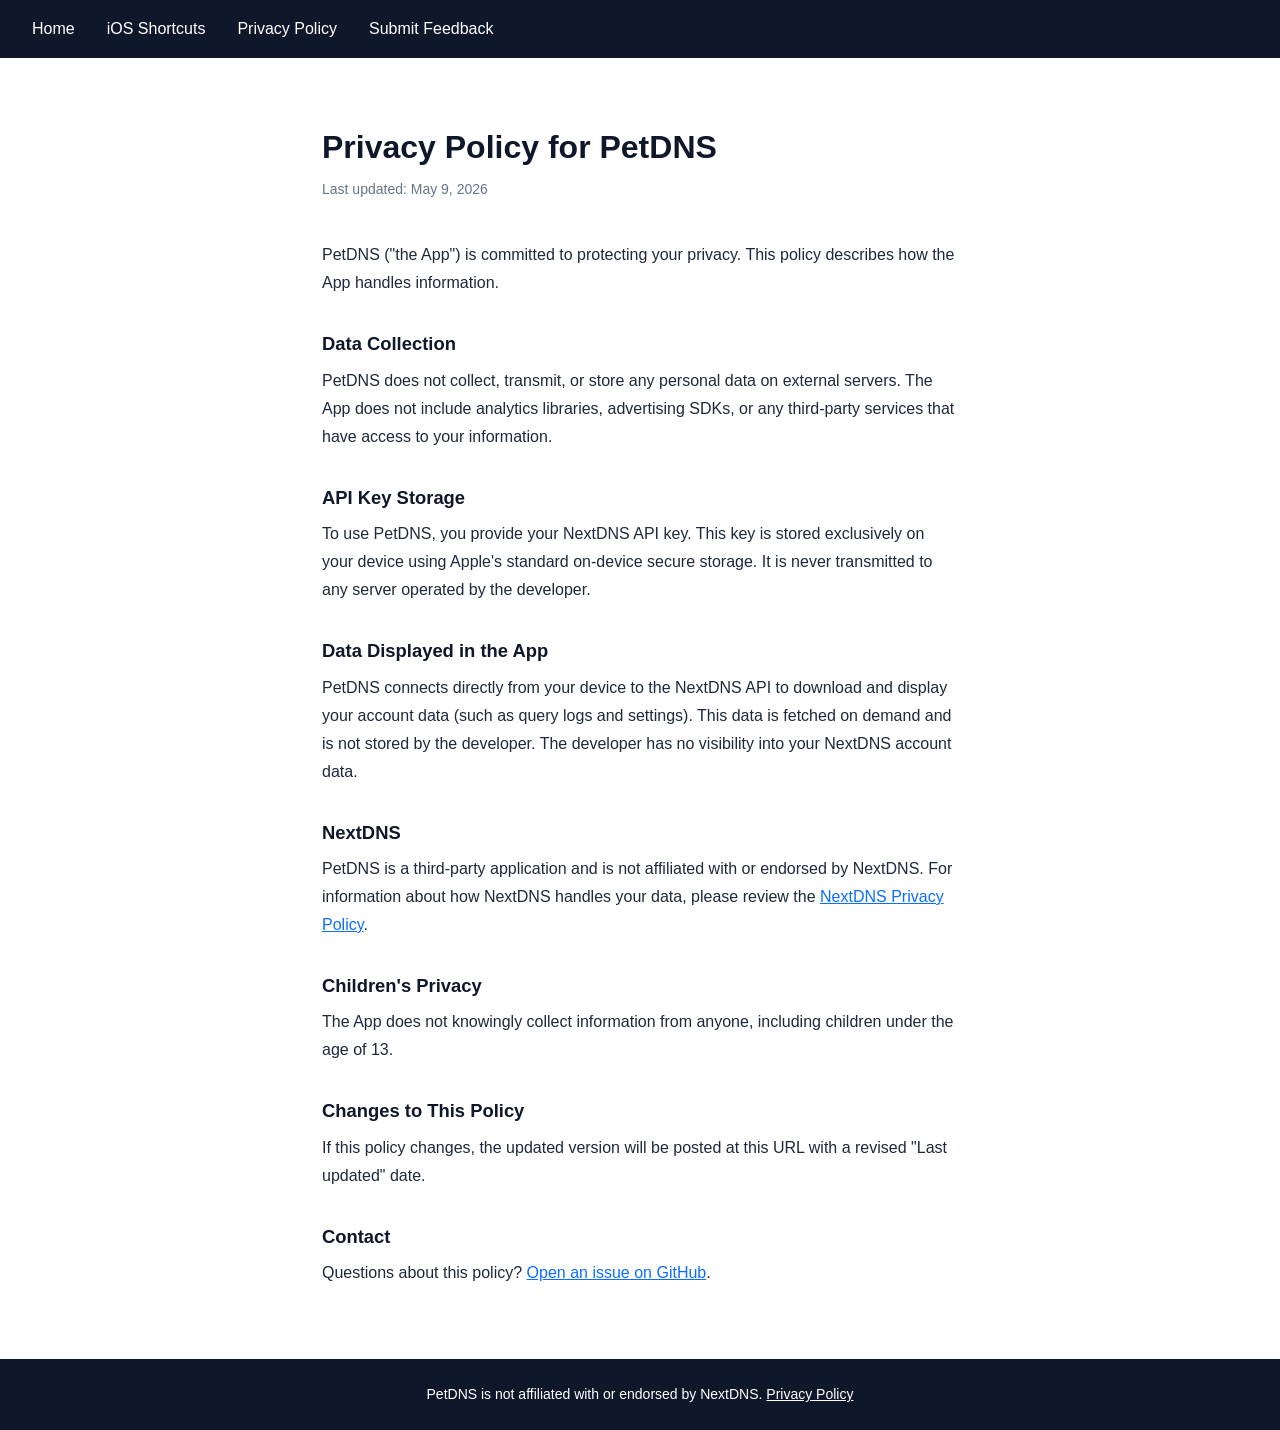
==== docs/privacy.html @ 1ff4e686 "Updated navigation bar to have Submit Feedback button across all pages." ====
<!DOCTYPE html>
<html lang="en">

<head>
  <meta charset="UTF-8">
  <meta name="viewport" content="width=device-width, initial-scale=1.0">
  <title>Privacy Policy — PetDNS</title>
  <link rel="stylesheet" href="style.css">
  <style>
    .privacy {
      max-width: 700px;
      margin: 0 auto;
      padding: 4rem 2rem;
    }
    .privacy h1 {
      font-size: 2rem;
      margin-bottom: 0.25rem;
      color: var(--dark);
    }
    .privacy .updated {
      font-size: 0.875rem;
      color: #64748b;
      margin-bottom: 2.5rem;
    }
    .privacy h2 {
      font-size: 1.15rem;
      font-weight: 600;
      margin-top: 2rem;
      margin-bottom: 0.5rem;
      color: var(--dark);
    }
    .privacy p {
      font-size: 1rem;
      line-height: 1.75;
      margin-bottom: 0.5rem;
    }
  </style>
</head>

<body>

  <nav>
    <a href="index.html">Home</a>
    <a href="shortcuts.html">iOS Shortcuts</a>
    <a href="privacy.html">Privacy Policy</a>
    <a href="https://github.com/luke-dev26/PetDNS/issues" target="_blank">Submit Feedback</a>
  </nav>

  <main class="privacy">
    <h1>Privacy Policy for PetDNS</h1>
    <p class="updated">Last updated: May 9, 2026</p>

    <p>PetDNS ("the App") is committed to protecting your privacy. This policy describes how the App handles information.</p>

    <h2>Data Collection</h2>
    <p>PetDNS does not collect, transmit, or store any personal data on external servers. The App does not include analytics libraries, advertising SDKs, or any third-party services that have access to your information.</p>

    <h2>API Key Storage</h2>
    <p>To use PetDNS, you provide your NextDNS API key. This key is stored exclusively on your device using Apple's standard on-device secure storage. It is never transmitted to any server operated by the developer.</p>

    <h2>Data Displayed in the App</h2>
    <p>PetDNS connects directly from your device to the NextDNS API to download and display your account data (such as query logs and settings). This data is fetched on demand and is not stored by the developer. The developer has no visibility into your NextDNS account data.</p>

    <h2>NextDNS</h2>
    <p>PetDNS is a third-party application and is not affiliated with or endorsed by NextDNS. For information about how NextDNS handles your data, please review the <a href="https://nextdns.io/privacy" target="_blank">NextDNS Privacy Policy</a>.</p>

    <h2>Children's Privacy</h2>
    <p>The App does not knowingly collect information from anyone, including children under the age of 13.</p>

    <h2>Changes to This Policy</h2>
    <p>If this policy changes, the updated version will be posted at this URL with a revised "Last updated" date.</p>

    <h2>Contact</h2>
    <p>Questions about this policy? <a href="https://github.com/luke-dev26/PetDNS/issues" target="_blank">Open an issue on GitHub</a>.</p>
  </main>

  <footer>
    <p>PetDNS is not affiliated with or endorsed by NextDNS. <a href="privacy.html">Privacy Policy</a></p>
  </footer>

</body>
</html>
---- docs/style.css ----
:root {
    --blue: #0d6efd;
    --blue-hover: #3b82f6;
    --dark: #0f172a;
    --light-bg: #f8fafc;
    --body-text: #1e293b;
    --white: #ffffff;
}

* {
    box-sizing: border-box;
    margin: 0;
    padding: 0;
}

body {
    font-family: -apple-system, BlinkMacSystemFont, "Segoe UI", sans-serif;
    color: var(--body-text);
    background: var(--white);
    line-height: 1.6;
}

a {
    color: var(--blue);
}

a:hover {
    color: var(--blue-hover);
}

nav {
    background: var(--dark);
    padding: 1rem 2rem;
    display: flex;
    gap: 2rem;
}

nav a {
    color: var(--white);
    text-decoration: none;
    font-weight: 500;
}

nav a:hover {
    color: var(--blue-hover);
}

footer {
    background: var(--dark);
    color: var(--white);
    text-align: center;
    padding: 1.5rem;
    font-size: 0.875rem;
}

footer a {
    color: var(--white);
}

main {
    max-width: 860px;
    margin: 0 auto;
    padding: 2rem; }
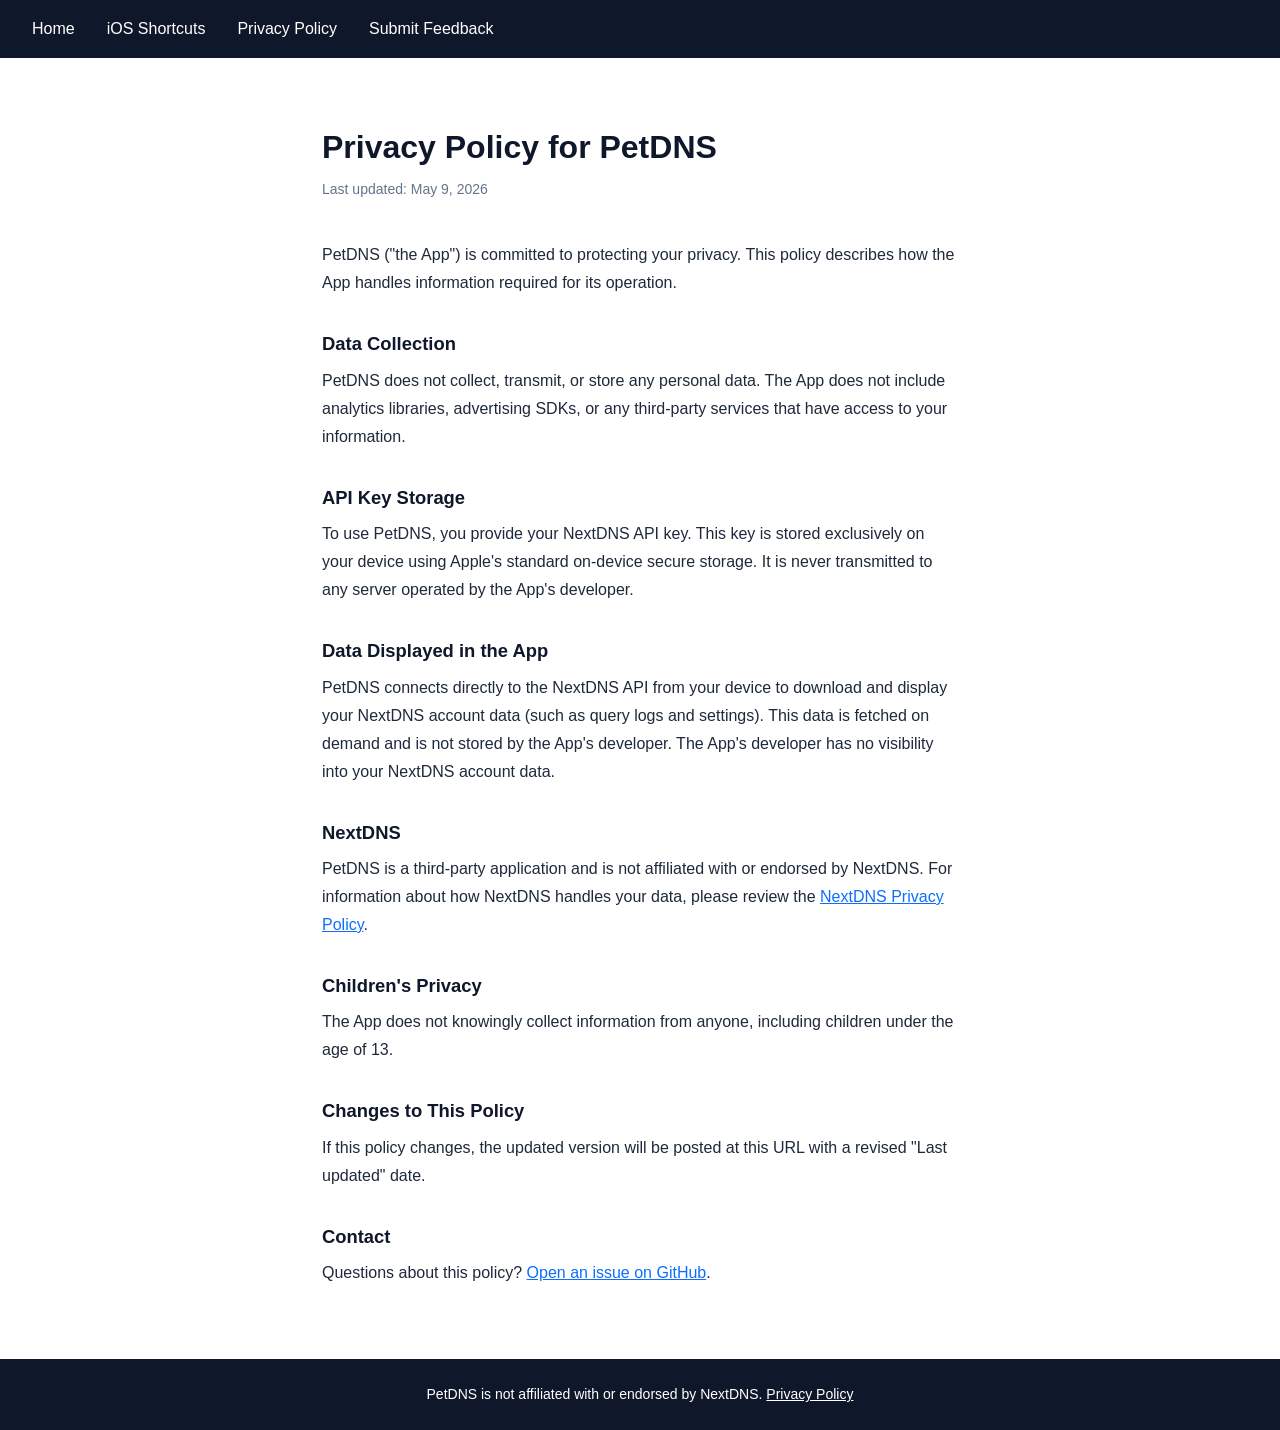
==== commit 5f6cd20f: "Wording and formatting changes. Added the PetDNS promise." ====
--- a/docs/privacy.html
+++ b/docs/privacy.html
@@ -50,16 +50,16 @@
     <h1>Privacy Policy for PetDNS</h1>
     <p class="updated">Last updated: May 9, 2026</p>
 
-    <p>PetDNS ("the App") is committed to protecting your privacy. This policy describes how the App handles information.</p>
+    <p>PetDNS ("the App") is committed to protecting your privacy. This policy describes how the App handles information required for its operation.</p>
 
     <h2>Data Collection</h2>
-    <p>PetDNS does not collect, transmit, or store any personal data on external servers. The App does not include analytics libraries, advertising SDKs, or any third-party services that have access to your information.</p>
+    <p>PetDNS does not collect, transmit, or store any personal data. The App does not include analytics libraries, advertising SDKs, or any third-party services that have access to your information.</p>
 
     <h2>API Key Storage</h2>
-    <p>To use PetDNS, you provide your NextDNS API key. This key is stored exclusively on your device using Apple's standard on-device secure storage. It is never transmitted to any server operated by the developer.</p>
+    <p>To use PetDNS, you provide your NextDNS API key. This key is stored exclusively on your device using Apple's standard on-device secure storage. It is never transmitted to any server operated by the App's developer.</p>
 
     <h2>Data Displayed in the App</h2>
-    <p>PetDNS connects directly from your device to the NextDNS API to download and display your account data (such as query logs and settings). This data is fetched on demand and is not stored by the developer. The developer has no visibility into your NextDNS account data.</p>
+    <p>PetDNS connects directly to the NextDNS API from your device to download and display your NextDNS account data (such as query logs and settings). This data is fetched on demand and is not stored by the App's developer. The App's developer has no visibility into your NextDNS account data.</p>
 
     <h2>NextDNS</h2>
     <p>PetDNS is a third-party application and is not affiliated with or endorsed by NextDNS. For information about how NextDNS handles your data, please review the <a href="https://nextdns.io/privacy" target="_blank">NextDNS Privacy Policy</a>.</p>
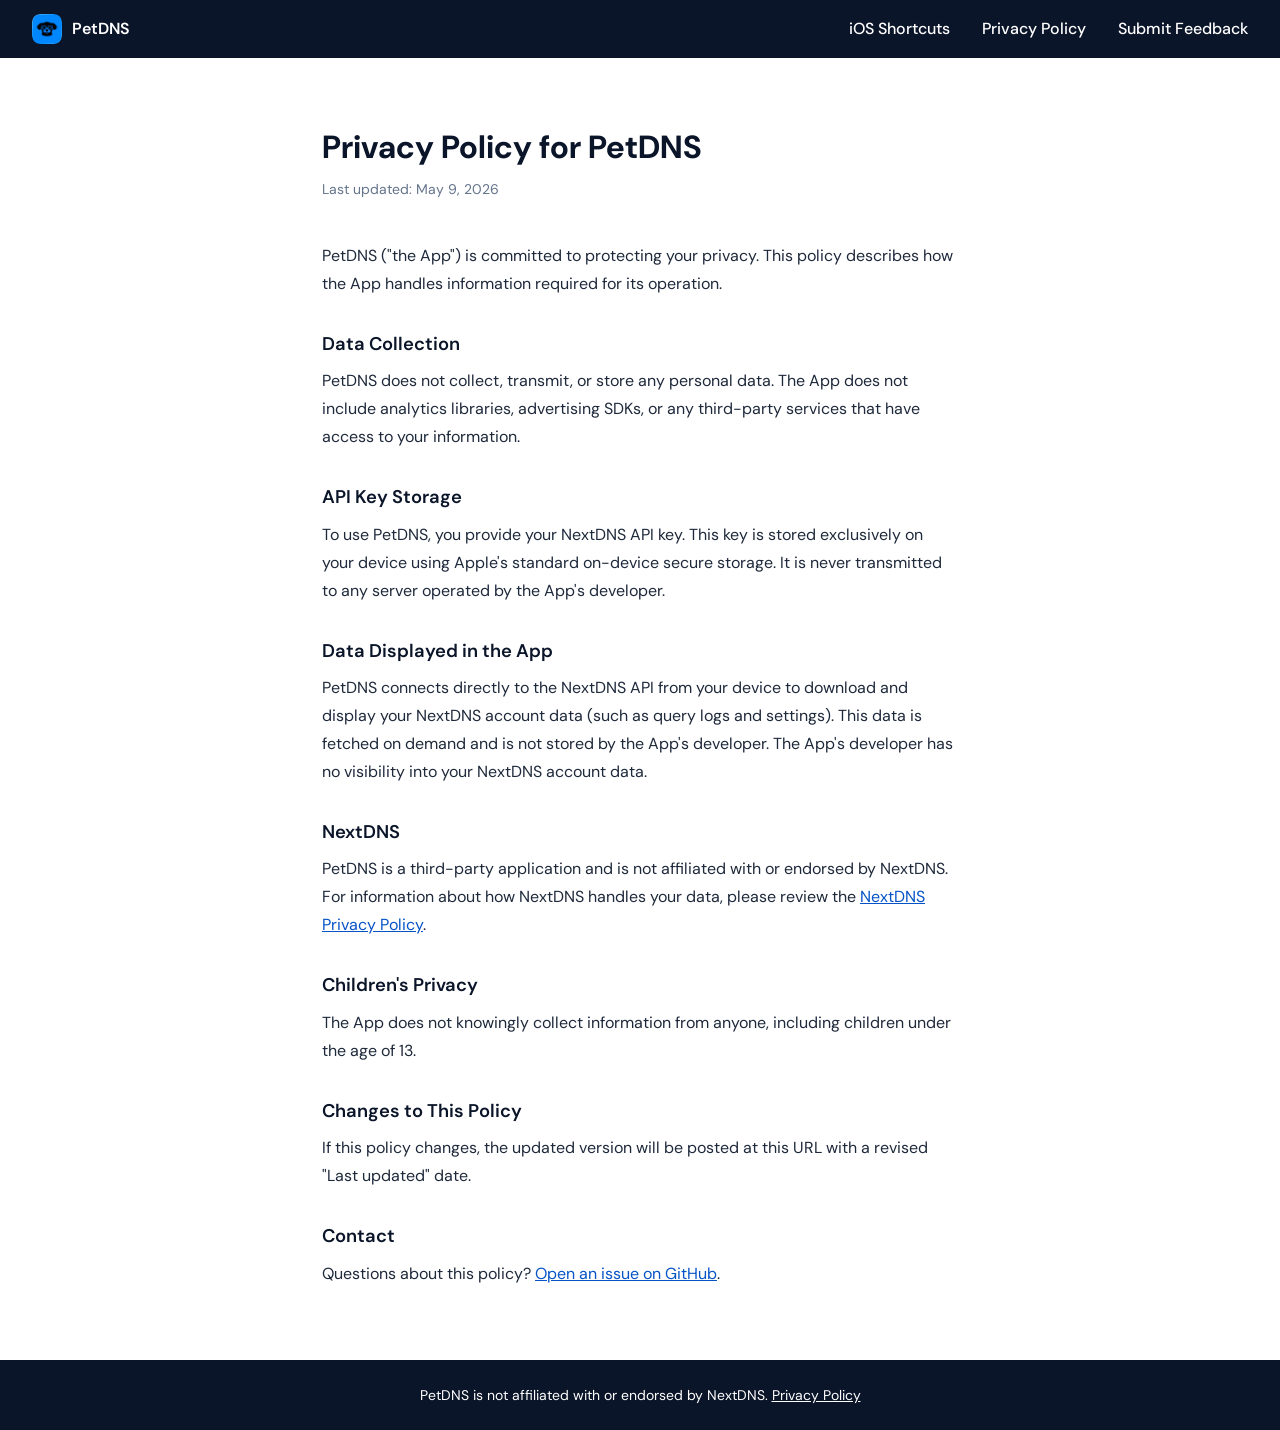
==== commit 8045d909: "Added some additional styling and a logo. Updated font." ====
--- a/docs/privacy.html
+++ b/docs/privacy.html
@@ -5,6 +5,18 @@
   <meta charset="UTF-8">
   <meta name="viewport" content="width=device-width, initial-scale=1.0">
   <title>Privacy Policy — PetDNS</title>
+
+  <!-- SEO -->
+  <meta name="description" content="PetDNS privacy policy. PetDNS does not collect or transmit any personal data. Your NextDNS API key is stored only on your device using Apple's secure storage.">
+
+  <!-- Open Graph -->
+  <meta property="og:title" content="Privacy Policy — PetDNS">
+  <meta property="og:description" content="PetDNS does not collect or transmit any personal data. Your NextDNS API key is stored only on your device using Apple's secure storage.">
+  <meta property="og:url" content="https://luke-dev26.github.io/PetDNS/privacy.html">
+  <meta property="og:type" content="website">
+  <link rel="preconnect" href="https://fonts.googleapis.com">
+  <link rel="preconnect" href="https://fonts.gstatic.com" crossorigin>
+  <link href="https://fonts.googleapis.com/css2?family=DM+Sans:ital,opsz,wght@0,9..40,400;0,9..40,500;0,9..40,600;0,9..40,700;1,9..40,400&display=swap" rel="stylesheet">
   <link rel="stylesheet" href="style.css">
   <style>
     .privacy {
@@ -40,10 +52,15 @@
 <body>
 
   <nav>
-    <a href="index.html">Home</a>
-    <a href="shortcuts.html">iOS Shortcuts</a>
-    <a href="privacy.html">Privacy Policy</a>
-    <a href="https://github.com/luke-dev26/PetDNS/issues" target="_blank">Submit Feedback</a>
+    <a href="index.html" class="nav-brand">
+      <img src="assets/PetDNS-Default.png" alt="PetDNS" class="nav-logo">
+      PetDNS
+    </a>
+    <div class="nav-links">
+      <a href="shortcuts.html">iOS Shortcuts</a>
+      <a href="privacy.html">Privacy Policy</a>
+      <a href="https://github.com/luke-dev26/PetDNS/issues" target="_blank">Submit Feedback</a>
+    </div>
   </nav>
 
   <main class="privacy">
--- a/docs/style.css
+++ b/docs/style.css
@@ -1,7 +1,8 @@
 :root {
-    --blue: #0d6efd;
-    --blue-hover: #3b82f6;
-    --dark: #0f172a;
+    --blue: #0553C7;
+    --blue-light: #0D6EFD;
+    --blue-hover: #0449B5;
+    --dark: #0B1529;
     --light-bg: #f8fafc;
     --body-text: #1e293b;
     --white: #ffffff;
@@ -14,7 +15,7 @@
 }
 
 body {
-    font-family: -apple-system, BlinkMacSystemFont, "Segoe UI", sans-serif;
+    font-family: 'DM Sans', -apple-system, BlinkMacSystemFont, "Segoe UI", sans-serif;
     color: var(--body-text);
     background: var(--white);
     line-height: 1.6;
@@ -30,7 +31,29 @@
 
 nav {
     background: var(--dark);
-    padding: 1rem 2rem;
+    padding: 0.875rem 2rem;
+    display: flex;
+    align-items: center;
+    justify-content: space-between;
+}
+
+.nav-brand {
+    display: flex;
+    align-items: center;
+    gap: 0.6rem;
+    color: var(--white);
+    text-decoration: none;
+    font-weight: 600;
+    font-size: 1rem;
+}
+
+.nav-logo {
+    height: 30px;
+    width: 30px;
+    border-radius: 8px;
+}
+
+.nav-links {
     display: flex;
     gap: 2rem;
 }
@@ -42,7 +65,12 @@
 }
 
 nav a:hover {
-    color: var(--blue-hover);
+    color: var(--blue-light);
+}
+
+.nav-brand:hover {
+    color: var(--white);
+    opacity: 0.8;
 }
 
 footer {
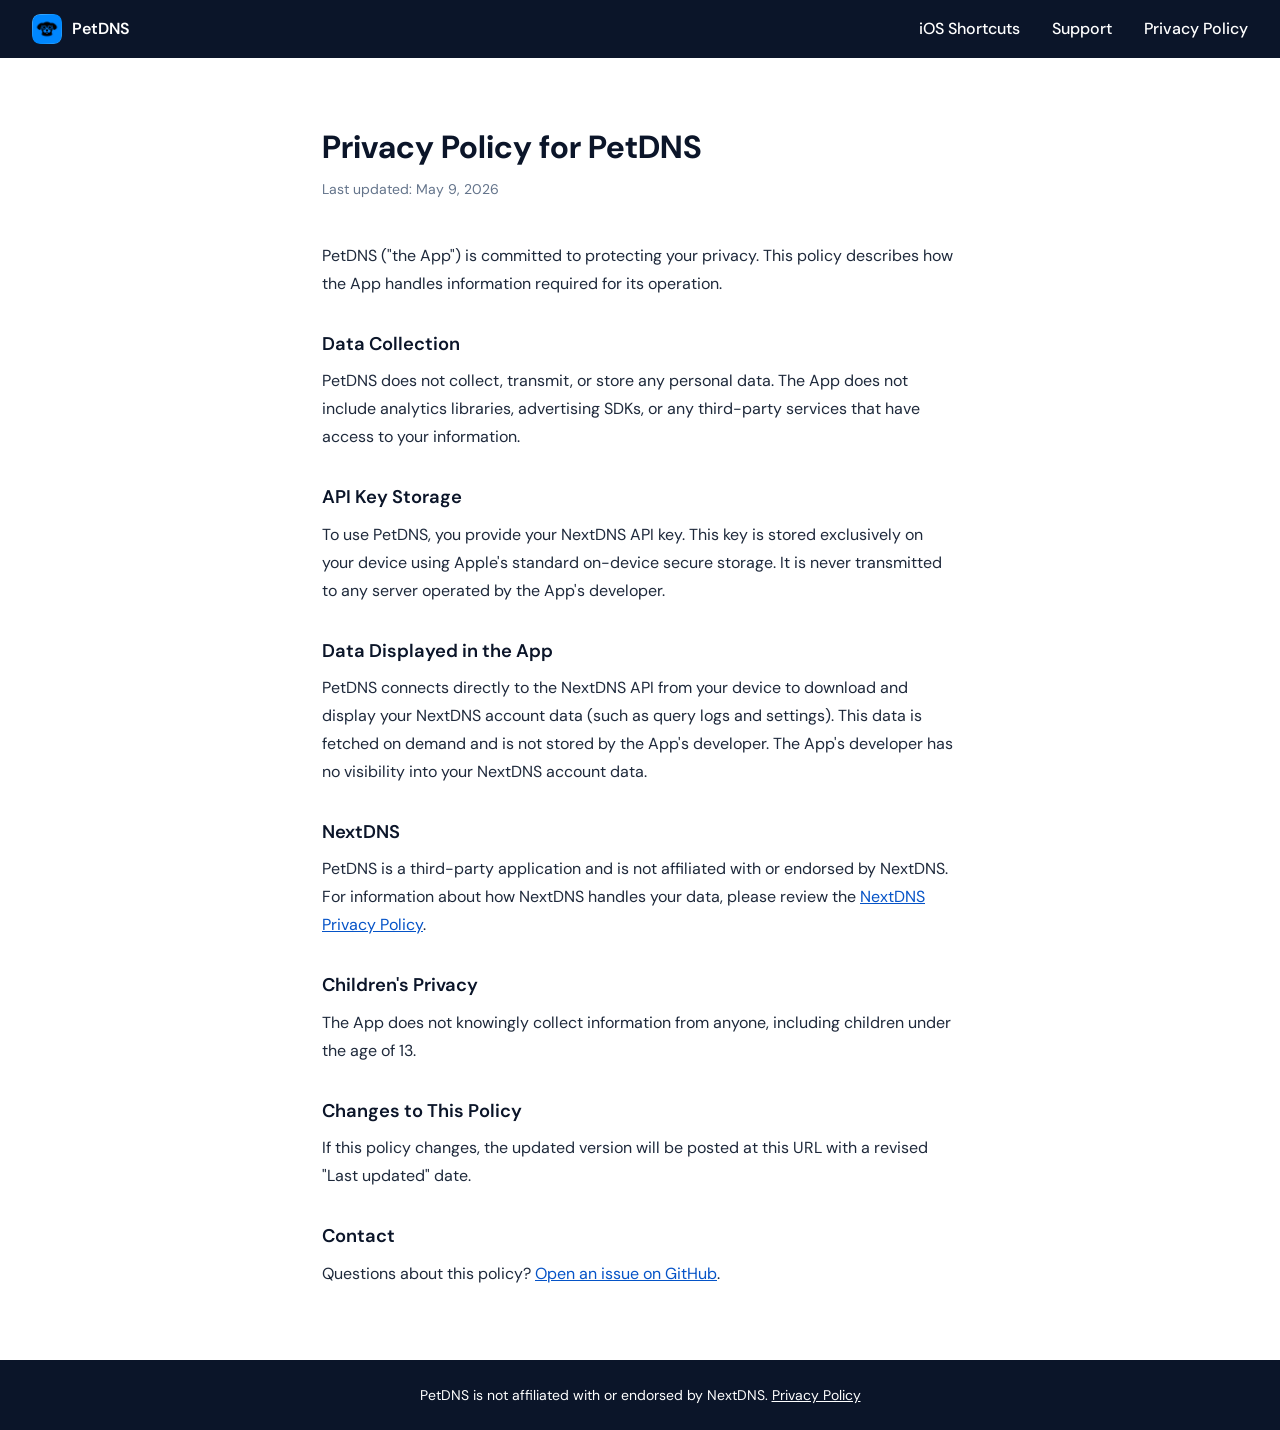
==== commit fd27b225: "Added support page and email" ====
--- a/docs/privacy.html
+++ b/docs/privacy.html
@@ -56,10 +56,15 @@
       <img src="assets/PetDNS-Default.png" alt="PetDNS" class="nav-logo">
       PetDNS
     </a>
+    <button class="nav-toggle" aria-label="Toggle navigation" aria-expanded="false">
+      <span></span>
+      <span></span>
+      <span></span>
+    </button>
     <div class="nav-links">
       <a href="shortcuts.html">iOS Shortcuts</a>
+      <a href="support.html">Support</a>
       <a href="privacy.html">Privacy Policy</a>
-      <a href="https://github.com/luke-dev26/PetDNS/issues" target="_blank">Submit Feedback</a>
     </div>
   </nav>
 
@@ -95,5 +100,6 @@
     <p>PetDNS is not affiliated with or endorsed by NextDNS. <a href="privacy.html">Privacy Policy</a></p>
   </footer>
 
+  <script src="script.js"></script>
 </body>
 </html>
--- a/docs/style.css
+++ b/docs/style.css
@@ -73,6 +73,71 @@
     opacity: 0.8;
 }
 
+/* Hamburger button */
+.nav-toggle {
+    display: none;
+    flex-direction: column;
+    gap: 5px;
+    background: none;
+    border: none;
+    cursor: pointer;
+    padding: 4px;
+}
+
+.nav-toggle span {
+    display: block;
+    width: 22px;
+    height: 2px;
+    background: var(--white);
+    border-radius: 2px;
+    transition: transform 0.2s, opacity 0.2s;
+}
+
+nav.nav-open .nav-toggle span:nth-child(1) {
+    transform: translateY(7px) rotate(45deg);
+}
+
+nav.nav-open .nav-toggle span:nth-child(2) {
+    opacity: 0;
+}
+
+nav.nav-open .nav-toggle span:nth-child(3) {
+    transform: translateY(-7px) rotate(-45deg);
+}
+
+@media (max-width: 768px) {
+    nav {
+        flex-wrap: wrap;
+    }
+
+    .nav-toggle {
+        display: flex;
+    }
+
+    .nav-links {
+        display: none;
+        width: 100%;
+        flex-direction: column;
+        gap: 0;
+        padding: 0.75rem 0 0.25rem;
+        border-top: 1px solid rgba(255,255,255,0.1);
+        margin-top: 0.75rem;
+    }
+
+    .nav-links a {
+        padding: 0.6rem 0;
+        border-bottom: 1px solid rgba(255,255,255,0.06);
+    }
+
+    .nav-links a:last-child {
+        border-bottom: none;
+    }
+
+    nav.nav-open .nav-links {
+        display: flex;
+    }
+}
+
 footer {
     background: var(--dark);
     color: var(--white);
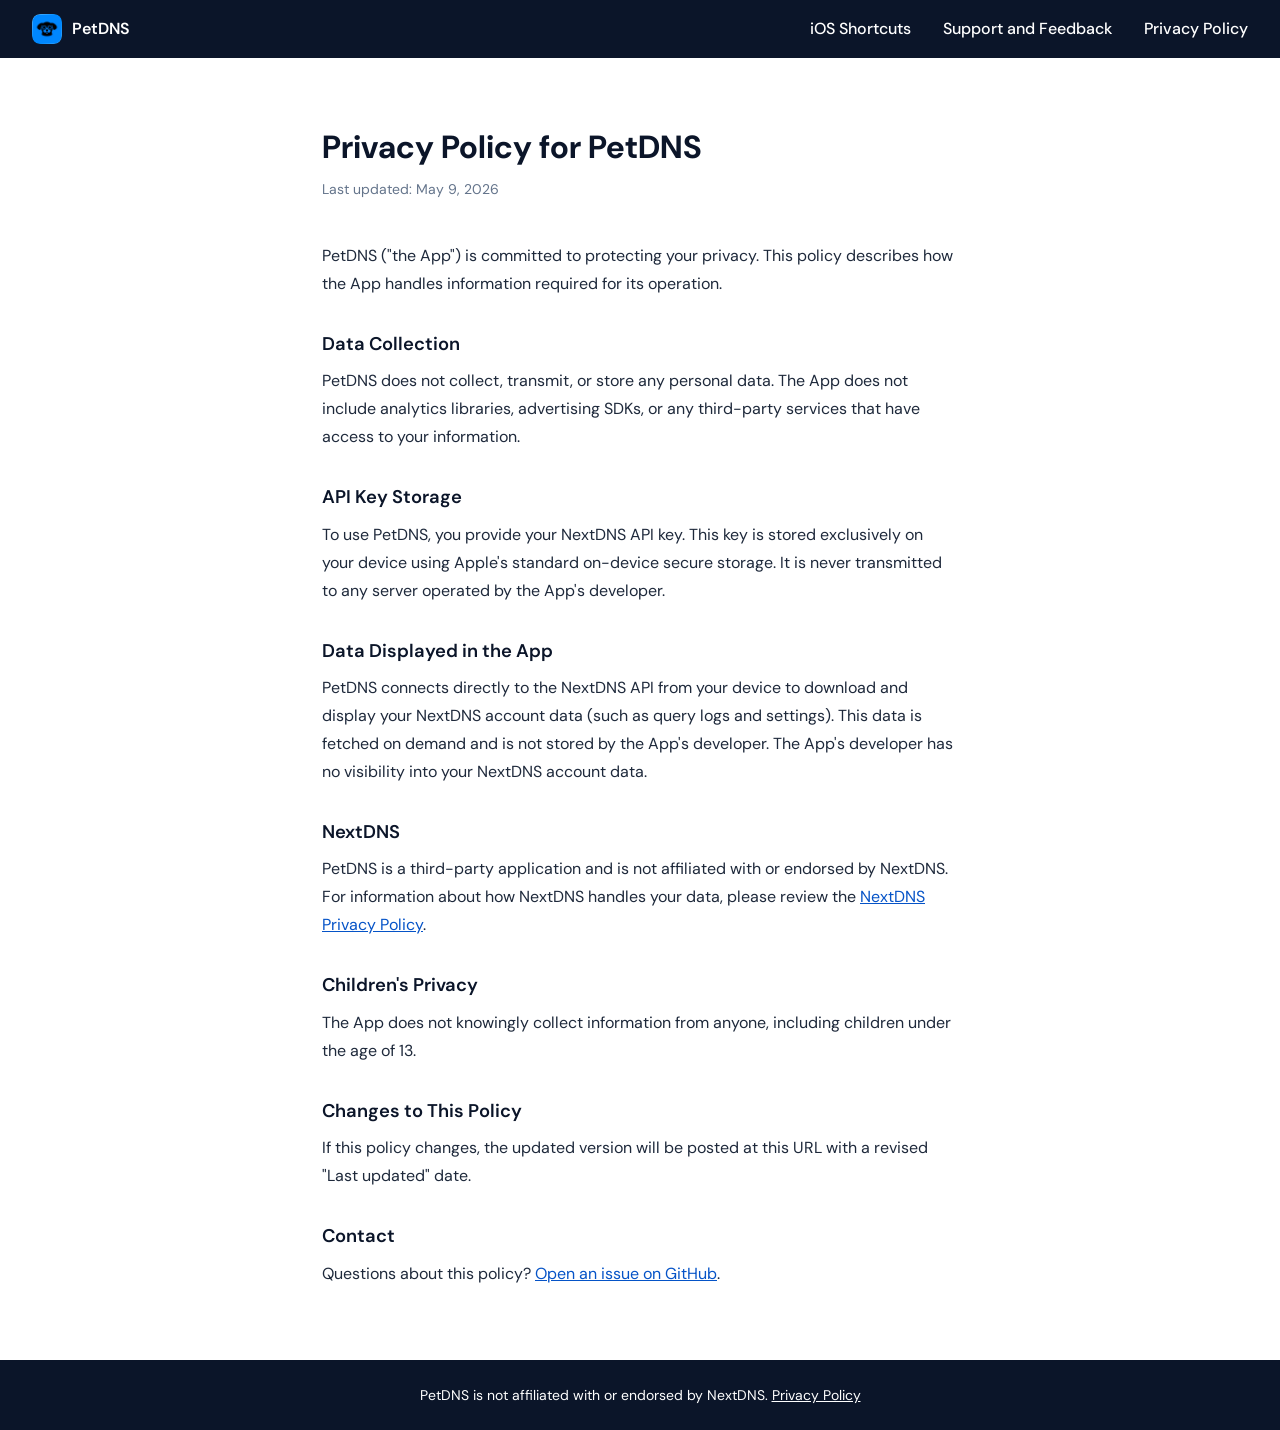
==== commit 3ec0e50a: "Updated Suport page!" ====
--- a/docs/privacy.html
+++ b/docs/privacy.html
@@ -63,7 +63,7 @@
     </button>
     <div class="nav-links">
       <a href="shortcuts.html">iOS Shortcuts</a>
-      <a href="support.html">Support</a>
+      <a href="support.html">Support and Feedback</a>
       <a href="privacy.html">Privacy Policy</a>
     </div>
   </nav>
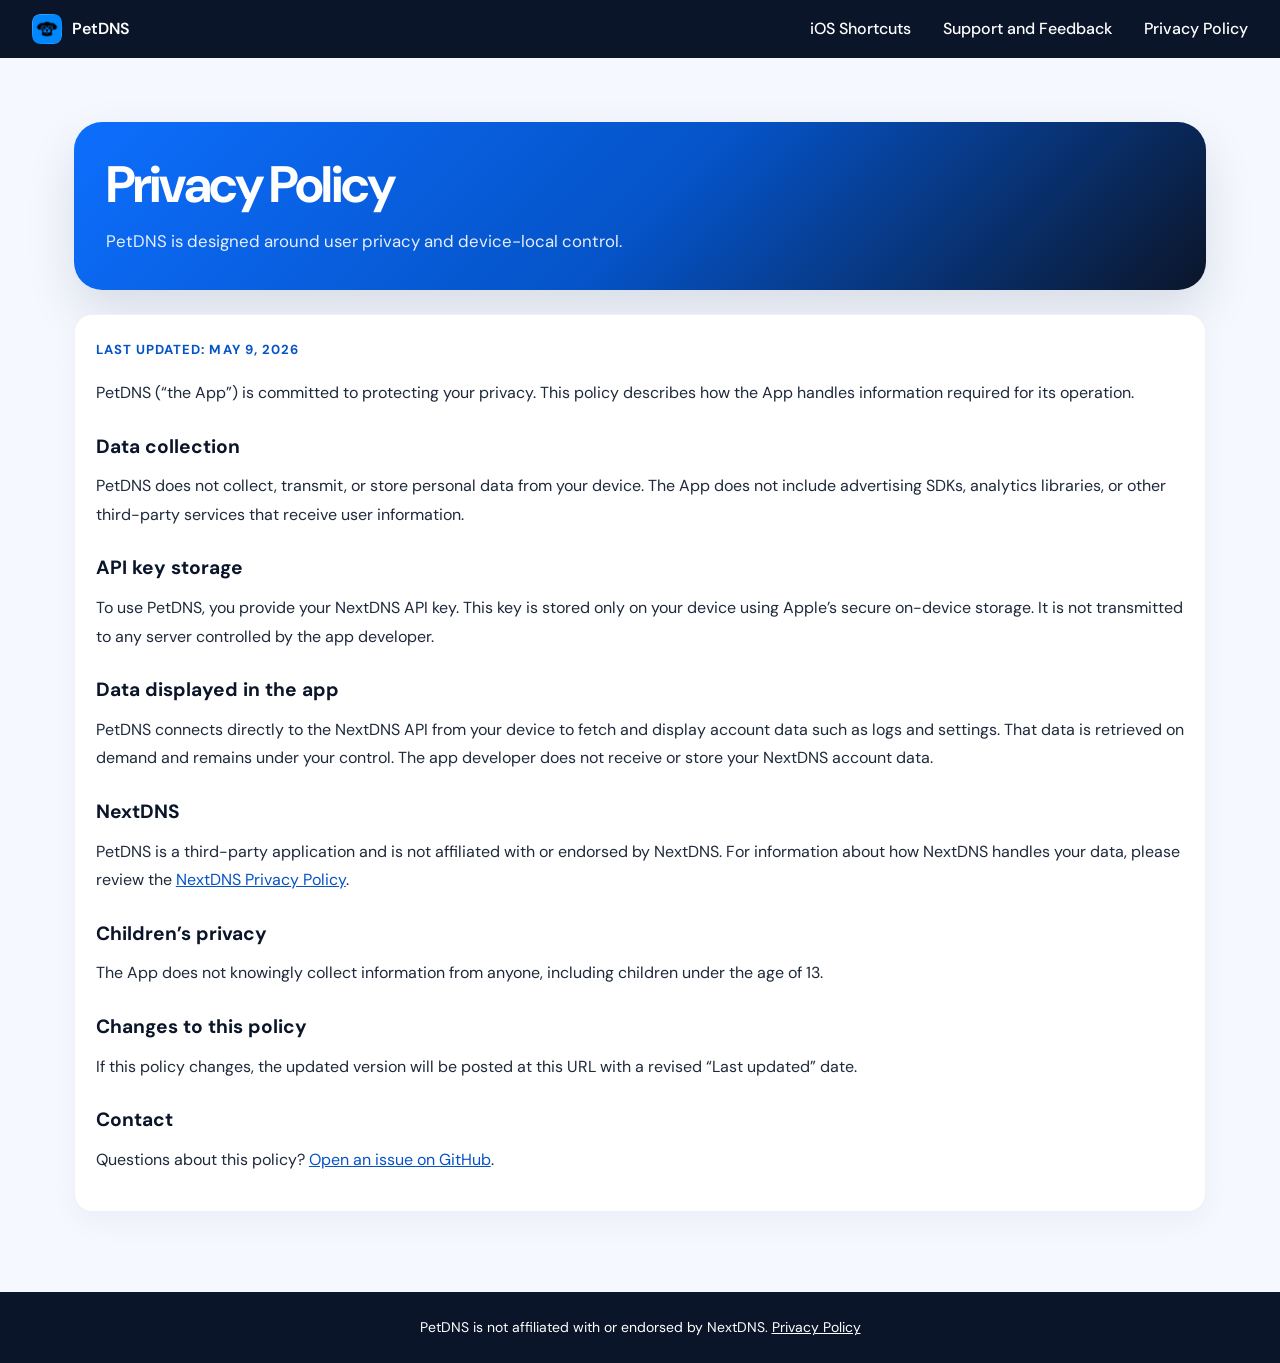
==== commit e7ca1608: "Agent Host changes for agents/website-audit-improvement-suggestions" ====
--- a/docs/privacy.html
+++ b/docs/privacy.html
@@ -6,47 +6,16 @@
   <meta name="viewport" content="width=device-width, initial-scale=1.0">
   <title>Privacy Policy — PetDNS</title>
 
-  <!-- SEO -->
-  <meta name="description" content="PetDNS privacy policy. PetDNS does not collect or transmit any personal data. Your NextDNS API key is stored only on your device using Apple's secure storage.">
+  <meta name="description" content="PetDNS privacy policy. The app does not collect or transmit personal data, and your NextDNS API key is stored only on your device using secure on-device storage.">
 
-  <!-- Open Graph -->
   <meta property="og:title" content="Privacy Policy — PetDNS">
-  <meta property="og:description" content="PetDNS does not collect or transmit any personal data. Your NextDNS API key is stored only on your device using Apple's secure storage.">
+  <meta property="og:description" content="PetDNS does not collect or transmit personal data. Your NextDNS API key is stored only on your device using secure on-device storage.">
   <meta property="og:url" content="https://luke-dev26.github.io/PetDNS/privacy.html">
   <meta property="og:type" content="website">
   <link rel="preconnect" href="https://fonts.googleapis.com">
   <link rel="preconnect" href="https://fonts.gstatic.com" crossorigin>
   <link href="https://fonts.googleapis.com/css2?family=DM+Sans:ital,opsz,wght@0,9..40,400;0,9..40,500;0,9..40,600;0,9..40,700;1,9..40,400&display=swap" rel="stylesheet">
   <link rel="stylesheet" href="style.css">
-  <style>
-    .privacy {
-      max-width: 700px;
-      margin: 0 auto;
-      padding: 4rem 2rem;
-    }
-    .privacy h1 {
-      font-size: 2rem;
-      margin-bottom: 0.25rem;
-      color: var(--dark);
-    }
-    .privacy .updated {
-      font-size: 0.875rem;
-      color: #64748b;
-      margin-bottom: 2.5rem;
-    }
-    .privacy h2 {
-      font-size: 1.15rem;
-      font-weight: 600;
-      margin-top: 2rem;
-      margin-bottom: 0.5rem;
-      color: var(--dark);
-    }
-    .privacy p {
-      font-size: 1rem;
-      line-height: 1.75;
-      margin-bottom: 0.5rem;
-    }
-  </style>
 </head>
 
 <body>
@@ -68,32 +37,38 @@
     </div>
   </nav>
 
-  <main class="privacy">
-    <h1>Privacy Policy for PetDNS</h1>
-    <p class="updated">Last updated: May 9, 2026</p>
+  <main class="privacy-shell">
+    <section class="privacy-hero">
+      <h1>Privacy Policy</h1>
+      <p>PetDNS is designed around user privacy and device-local control.</p>
+    </section>
 
-    <p>PetDNS ("the App") is committed to protecting your privacy. This policy describes how the App handles information required for its operation.</p>
+    <section class="content-card" style="padding:1.5rem 1.3rem;">
+      <div class="updated" style="font-size: 0.82rem; font-weight: 700; letter-spacing: 0.08em; text-transform: uppercase; color: var(--blue); margin-bottom: 1.2rem;">Last updated: May 9, 2026</div>
 
-    <h2>Data Collection</h2>
-    <p>PetDNS does not collect, transmit, or store any personal data. The App does not include analytics libraries, advertising SDKs, or any third-party services that have access to your information.</p>
+      <p style="margin: 0 0 0.8rem; line-height: 1.8; color: var(--body-text);">PetDNS (“the App”) is committed to protecting your privacy. This policy describes how the App handles information required for its operation.</p>
 
-    <h2>API Key Storage</h2>
-    <p>To use PetDNS, you provide your NextDNS API key. This key is stored exclusively on your device using Apple's standard on-device secure storage. It is never transmitted to any server operated by the App's developer.</p>
+      <h2 style="font-size:1.2rem; color: var(--dark); margin:1.5rem 0 0.6rem;">Data collection</h2>
+      <p style="margin: 0 0 0.8rem; line-height: 1.8; color: var(--body-text);">PetDNS does not collect, transmit, or store personal data from your device. The App does not include advertising SDKs, analytics libraries, or other third-party services that receive user information.</p>
 
-    <h2>Data Displayed in the App</h2>
-    <p>PetDNS connects directly to the NextDNS API from your device to download and display your NextDNS account data (such as query logs and settings). This data is fetched on demand and is not stored by the App's developer. The App's developer has no visibility into your NextDNS account data.</p>
+      <h2 style="font-size:1.2rem; color: var(--dark); margin:1.5rem 0 0.6rem;">API key storage</h2>
+      <p style="margin: 0 0 0.8rem; line-height: 1.8; color: var(--body-text);">To use PetDNS, you provide your NextDNS API key. This key is stored only on your device using Apple’s secure on-device storage. It is not transmitted to any server controlled by the app developer.</p>
 
-    <h2>NextDNS</h2>
-    <p>PetDNS is a third-party application and is not affiliated with or endorsed by NextDNS. For information about how NextDNS handles your data, please review the <a href="https://nextdns.io/privacy" target="_blank">NextDNS Privacy Policy</a>.</p>
+      <h2 style="font-size:1.2rem; color: var(--dark); margin:1.5rem 0 0.6rem;">Data displayed in the app</h2>
+      <p style="margin: 0 0 0.8rem; line-height: 1.8; color: var(--body-text);">PetDNS connects directly to the NextDNS API from your device to fetch and display account data such as logs and settings. That data is retrieved on demand and remains under your control. The app developer does not receive or store your NextDNS account data.</p>
 
-    <h2>Children's Privacy</h2>
-    <p>The App does not knowingly collect information from anyone, including children under the age of 13.</p>
+      <h2 style="font-size:1.2rem; color: var(--dark); margin:1.5rem 0 0.6rem;">NextDNS</h2>
+      <p style="margin: 0 0 0.8rem; line-height: 1.8; color: var(--body-text);">PetDNS is a third-party application and is not affiliated with or endorsed by NextDNS. For information about how NextDNS handles your data, please review the <a href="https://nextdns.io/privacy" target="_blank">NextDNS Privacy Policy</a>.</p>
 
-    <h2>Changes to This Policy</h2>
-    <p>If this policy changes, the updated version will be posted at this URL with a revised "Last updated" date.</p>
+      <h2 style="font-size:1.2rem; color: var(--dark); margin:1.5rem 0 0.6rem;">Children’s privacy</h2>
+      <p style="margin: 0 0 0.8rem; line-height: 1.8; color: var(--body-text);">The App does not knowingly collect information from anyone, including children under the age of 13.</p>
 
-    <h2>Contact</h2>
-    <p>Questions about this policy? <a href="https://github.com/luke-dev26/PetDNS/issues" target="_blank">Open an issue on GitHub</a>.</p>
+      <h2 style="font-size:1.2rem; color: var(--dark); margin:1.5rem 0 0.6rem;">Changes to this policy</h2>
+      <p style="margin: 0 0 0.8rem; line-height: 1.8; color: var(--body-text);">If this policy changes, the updated version will be posted at this URL with a revised “Last updated” date.</p>
+
+      <h2 style="font-size:1.2rem; color: var(--dark); margin:1.5rem 0 0.6rem;">Contact</h2>
+      <p style="margin: 0 0 0.8rem; line-height: 1.8; color: var(--body-text);">Questions about this policy? <a href="https://github.com/luke-dev26/PetDNS/issues" target="_blank">Open an issue on GitHub</a>.</p>
+    </section>
   </main>
 
   <footer>
--- a/docs/style.css
+++ b/docs/style.css
@@ -138,6 +138,175 @@
     }
 }
 
+body {
+    background: #f5f8ff;
+    color: var(--body-text);
+}
+
+main {
+    max-width: 860px;
+    margin: 0 auto;
+    padding: 2rem;
+}
+
+.feature-strip {
+    display: grid;
+    grid-template-columns: repeat(3, minmax(0, 1fr));
+    gap: 1rem;
+    margin-top: 2rem;
+}
+
+.feature-box {
+    background: var(--white);
+    border: 1px solid rgba(11, 21, 41, 0.06);
+    border-radius: 18px;
+    padding: 1.2rem 1.1rem;
+    box-shadow: 0 12px 28px rgba(11, 21, 41, 0.04);
+}
+
+.feature-box strong {
+    display: block;
+    color: var(--blue);
+    font-size: 0.74rem;
+    letter-spacing: 0.1em;
+    text-transform: uppercase;
+    margin-bottom: 0.6rem;
+}
+
+.feature-box p {
+    margin: 0;
+    color: var(--body-text);
+    line-height: 1.7;
+    font-size: 0.98rem;
+}
+
+.shortcut-grid {
+    display: grid;
+    grid-template-columns: repeat(2, minmax(0, 1fr));
+    gap: 1rem;
+    margin-top: 2rem;
+}
+
+.shortcut-card {
+    background: var(--white);
+    border: 1px solid rgba(11, 21, 41, 0.07);
+    border-radius: 20px;
+    padding: 1.25rem 1.2rem;
+    box-shadow: 0 14px 30px rgba(11, 21, 41, 0.03);
+}
+
+.shortcut-card h3 {
+    margin: 0 0 0.7rem;
+    font-size: 1.12rem;
+    color: var(--dark);
+}
+
+.shortcut-card h3 a {
+    color: var(--blue);
+    text-decoration: none;
+}
+
+.shortcut-card p {
+    margin: 0;
+    color: var(--body-text);
+    line-height: 1.75;
+    font-size: 0.98rem;
+}
+
+.shortcut-note {
+    margin-top: 2.25rem;
+    color: #64748b;
+    font-style: italic;
+}
+
+.page-shell,
+.support-shell,
+.privacy-shell {
+    max-width: 1180px;
+    margin: 0 auto;
+    padding: 4rem 1.5rem 5rem;
+}
+
+.page-hero,
+.support-hero,
+.privacy-hero {
+    background: linear-gradient(135deg, #0d6efd 0%, #0553c7 52%, #0b1529 100%);
+    border-radius: 28px;
+    box-shadow: 0 22px 50px rgba(11, 21, 41, 0.12);
+    color: var(--white);
+}
+
+.page-hero {
+    padding: 2.25rem 2rem;
+}
+
+.page-hero h1,
+.support-hero h1,
+.privacy-hero h1 {
+    letter-spacing: -0.05em;
+    line-height: 1.12;
+    margin-bottom: 0.8rem;
+}
+
+.page-hero h1 {
+    font-size: clamp(2.2rem, 4vw, 3.5rem);
+}
+
+.support-hero,
+.privacy-hero {
+    padding: 2.1rem 2rem;
+    margin-bottom: 1.5rem;
+}
+
+.support-hero h1,
+.privacy-hero h1 {
+    font-size: clamp(2.2rem, 4vw, 3.4rem);
+}
+
+.page-hero p,
+.support-hero p,
+.privacy-hero p {
+    font-size: 1.05rem;
+    line-height: 1.8;
+    color: rgba(255,255,255,0.9);
+    max-width: 760px;
+    margin: 0;
+}
+
+.content-card {
+    background: var(--white);
+    border: 1px solid rgba(11, 21, 41, 0.06);
+    border-radius: 18px;
+    box-shadow: 0 12px 28px rgba(11, 21, 41, 0.04);
+}
+
+.content-grid {
+    display: grid;
+    grid-template-columns: repeat(3, minmax(0, 1fr));
+    gap: 1rem;
+    margin-top: 1.5rem;
+}
+
+.content-grid .content-card {
+    padding: 1.25rem 1.2rem;
+}
+
+.content-grid strong {
+    display: block;
+    font-size: 0.72rem;
+    letter-spacing: 0.1em;
+    text-transform: uppercase;
+    color: var(--blue);
+    margin-bottom: 0.75rem;
+}
+
+.content-grid p {
+    margin: 0;
+    color: var(--body-text);
+    line-height: 1.75;
+    font-size: 0.98rem;
+}
+
 footer {
     background: var(--dark);
     color: var(--white);
@@ -150,7 +319,16 @@
     color: var(--white);
 }
 
-main {
-    max-width: 860px;
-    margin: 0 auto;
-    padding: 2rem; }+@media (max-width: 900px) {
+    .content-grid,
+    .feature-strip,
+    .shortcut-grid {
+        grid-template-columns: 1fr;
+    }
+}
+
+@media (max-width: 768px) {
+    .hero-visual {
+        display: none !important;
+    }
+}
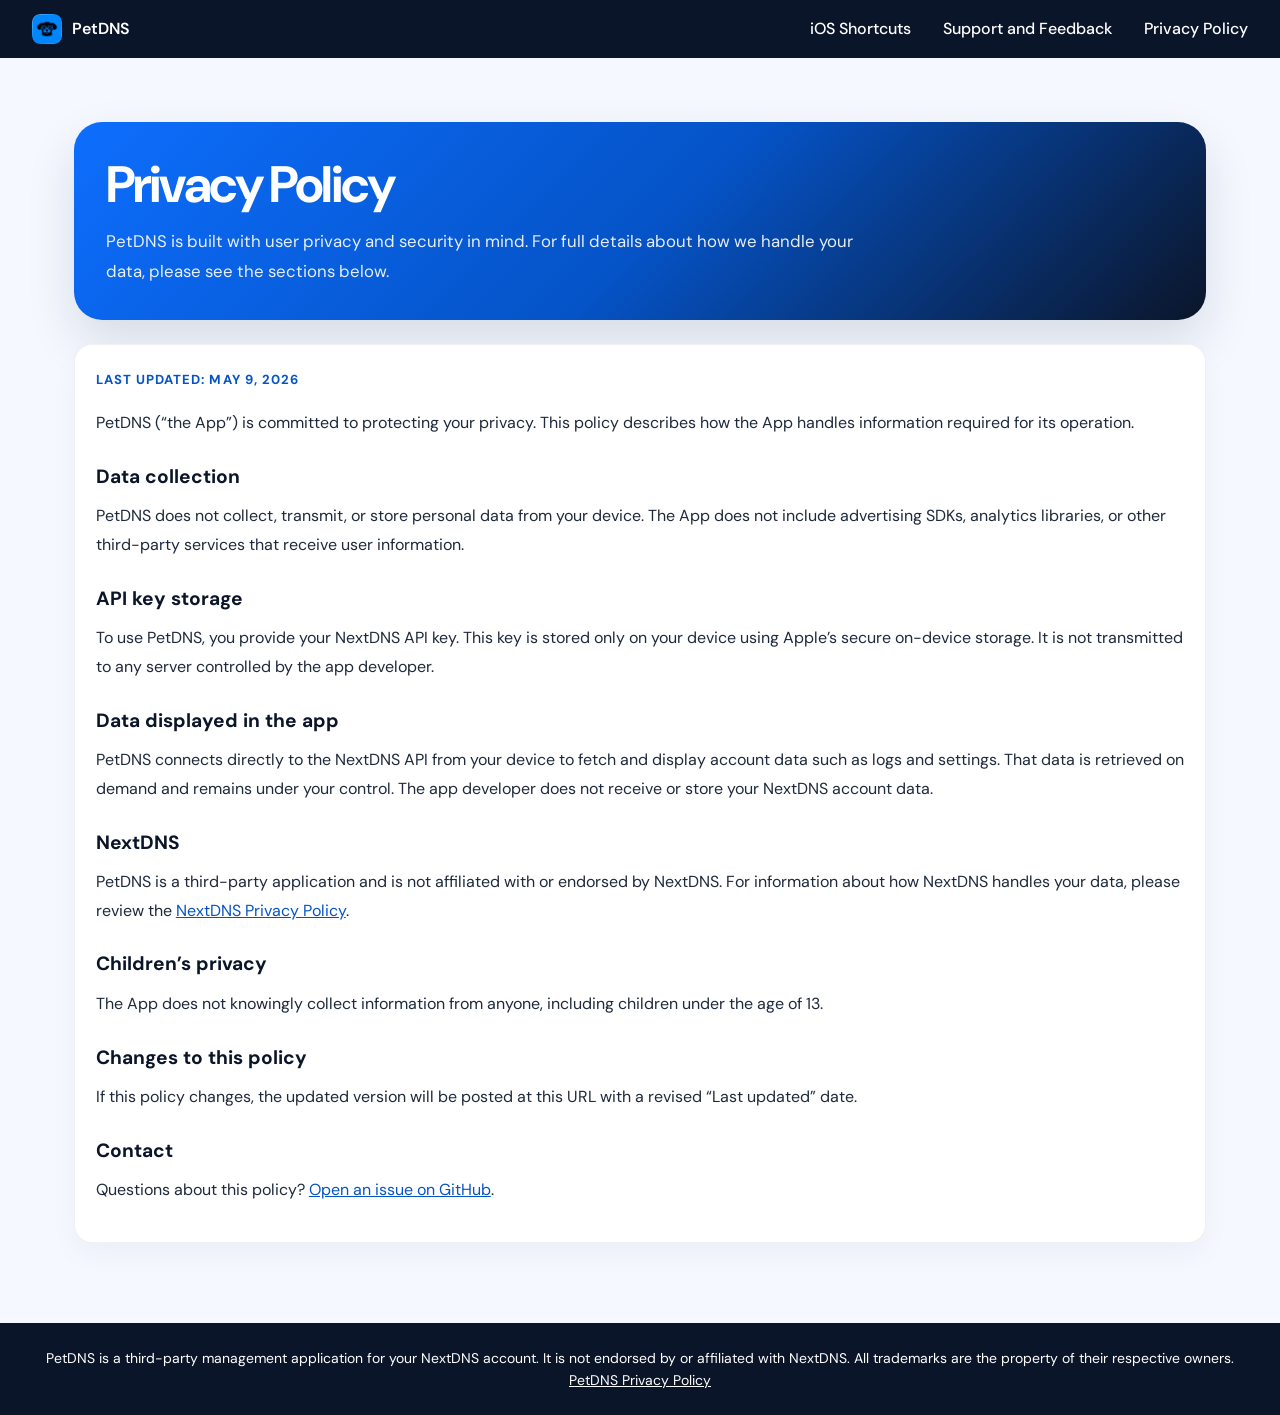
==== commit 08280464: "Significant visual redesign and rewrite." ====
--- a/docs/privacy.html
+++ b/docs/privacy.html
@@ -6,15 +6,19 @@
   <meta name="viewport" content="width=device-width, initial-scale=1.0">
   <title>Privacy Policy — PetDNS</title>
 
-  <meta name="description" content="PetDNS privacy policy. The app does not collect or transmit personal data, and your NextDNS API key is stored only on your device using secure on-device storage.">
+  <meta name="description"
+    content="PetDNS privacy policy. The app does not collect or transmit personal data, and your NextDNS API key is stored only on your device using secure on-device storage.">
 
   <meta property="og:title" content="Privacy Policy — PetDNS">
-  <meta property="og:description" content="PetDNS does not collect or transmit personal data. Your NextDNS API key is stored only on your device using secure on-device storage.">
+  <meta property="og:description"
+    content="PetDNS does not collect or transmit personal data. Your NextDNS API key is stored only on your device using secure on-device storage.">
   <meta property="og:url" content="https://luke-dev26.github.io/PetDNS/privacy.html">
   <meta property="og:type" content="website">
   <link rel="preconnect" href="https://fonts.googleapis.com">
   <link rel="preconnect" href="https://fonts.gstatic.com" crossorigin>
-  <link href="https://fonts.googleapis.com/css2?family=DM+Sans:ital,opsz,wght@0,9..40,400;0,9..40,500;0,9..40,600;0,9..40,700;1,9..40,400&display=swap" rel="stylesheet">
+  <link
+    href="https://fonts.googleapis.com/css2?family=DM+Sans:ital,opsz,wght@0,9..40,400;0,9..40,500;0,9..40,600;0,9..40,700;1,9..40,400&display=swap"
+    rel="stylesheet">
   <link rel="stylesheet" href="style.css">
 </head>
 
@@ -40,41 +44,57 @@
   <main class="privacy-shell">
     <section class="privacy-hero">
       <h1>Privacy Policy</h1>
-      <p>PetDNS is designed around user privacy and device-local control.</p>
+      <p>PetDNS is built with user privacy and security in mind. For full details about how we handle your data, please see the sections below.</p>
     </section>
 
     <section class="content-card" style="padding:1.5rem 1.3rem;">
-      <div class="updated" style="font-size: 0.82rem; font-weight: 700; letter-spacing: 0.08em; text-transform: uppercase; color: var(--blue); margin-bottom: 1.2rem;">Last updated: May 9, 2026</div>
+      <div class="updated"
+        style="font-size: 0.82rem; font-weight: 700; letter-spacing: 0.08em; text-transform: uppercase; color: var(--blue); margin-bottom: 1.2rem;">
+        Last updated: May 9, 2026</div>
 
-      <p style="margin: 0 0 0.8rem; line-height: 1.8; color: var(--body-text);">PetDNS (“the App”) is committed to protecting your privacy. This policy describes how the App handles information required for its operation.</p>
+      <p style="margin: 0 0 0.8rem; line-height: 1.8; color: var(--body-text);">PetDNS (“the App”) is committed to
+        protecting your privacy. This policy describes how the App handles information required for its operation.</p>
 
       <h2 style="font-size:1.2rem; color: var(--dark); margin:1.5rem 0 0.6rem;">Data collection</h2>
-      <p style="margin: 0 0 0.8rem; line-height: 1.8; color: var(--body-text);">PetDNS does not collect, transmit, or store personal data from your device. The App does not include advertising SDKs, analytics libraries, or other third-party services that receive user information.</p>
+      <p style="margin: 0 0 0.8rem; line-height: 1.8; color: var(--body-text);">PetDNS does not collect, transmit, or
+        store personal data from your device. The App does not include advertising SDKs, analytics libraries, or other
+        third-party services that receive user information.</p>
 
       <h2 style="font-size:1.2rem; color: var(--dark); margin:1.5rem 0 0.6rem;">API key storage</h2>
-      <p style="margin: 0 0 0.8rem; line-height: 1.8; color: var(--body-text);">To use PetDNS, you provide your NextDNS API key. This key is stored only on your device using Apple’s secure on-device storage. It is not transmitted to any server controlled by the app developer.</p>
+      <p style="margin: 0 0 0.8rem; line-height: 1.8; color: var(--body-text);">To use PetDNS, you provide your NextDNS
+        API key. This key is stored only on your device using Apple’s secure on-device storage. It is not transmitted to
+        any server controlled by the app developer.</p>
 
       <h2 style="font-size:1.2rem; color: var(--dark); margin:1.5rem 0 0.6rem;">Data displayed in the app</h2>
-      <p style="margin: 0 0 0.8rem; line-height: 1.8; color: var(--body-text);">PetDNS connects directly to the NextDNS API from your device to fetch and display account data such as logs and settings. That data is retrieved on demand and remains under your control. The app developer does not receive or store your NextDNS account data.</p>
+      <p style="margin: 0 0 0.8rem; line-height: 1.8; color: var(--body-text);">PetDNS connects directly to the NextDNS
+        API from your device to fetch and display account data such as logs and settings. That data is retrieved on
+        demand and remains under your control. The app developer does not receive or store your NextDNS account data.
+      </p>
 
       <h2 style="font-size:1.2rem; color: var(--dark); margin:1.5rem 0 0.6rem;">NextDNS</h2>
-      <p style="margin: 0 0 0.8rem; line-height: 1.8; color: var(--body-text);">PetDNS is a third-party application and is not affiliated with or endorsed by NextDNS. For information about how NextDNS handles your data, please review the <a href="https://nextdns.io/privacy" target="_blank">NextDNS Privacy Policy</a>.</p>
+      <p style="margin: 0 0 0.8rem; line-height: 1.8; color: var(--body-text);">PetDNS is a third-party application and
+        is not affiliated with or endorsed by NextDNS. For information about how NextDNS handles your data, please
+        review the <a href="https://nextdns.io/privacy" target="_blank">NextDNS Privacy Policy</a>.</p>
 
       <h2 style="font-size:1.2rem; color: var(--dark); margin:1.5rem 0 0.6rem;">Children’s privacy</h2>
-      <p style="margin: 0 0 0.8rem; line-height: 1.8; color: var(--body-text);">The App does not knowingly collect information from anyone, including children under the age of 13.</p>
+      <p style="margin: 0 0 0.8rem; line-height: 1.8; color: var(--body-text);">The App does not knowingly collect
+        information from anyone, including children under the age of 13.</p>
 
       <h2 style="font-size:1.2rem; color: var(--dark); margin:1.5rem 0 0.6rem;">Changes to this policy</h2>
-      <p style="margin: 0 0 0.8rem; line-height: 1.8; color: var(--body-text);">If this policy changes, the updated version will be posted at this URL with a revised “Last updated” date.</p>
+      <p style="margin: 0 0 0.8rem; line-height: 1.8; color: var(--body-text);">If this policy changes, the updated
+        version will be posted at this URL with a revised “Last updated” date.</p>
 
       <h2 style="font-size:1.2rem; color: var(--dark); margin:1.5rem 0 0.6rem;">Contact</h2>
-      <p style="margin: 0 0 0.8rem; line-height: 1.8; color: var(--body-text);">Questions about this policy? <a href="https://github.com/luke-dev26/PetDNS/issues" target="_blank">Open an issue on GitHub</a>.</p>
+      <p style="margin: 0 0 0.8rem; line-height: 1.8; color: var(--body-text);">Questions about this policy? <a
+          href="https://github.com/luke-dev26/PetDNS/issues" target="_blank">Open an issue on GitHub</a>.</p>
     </section>
   </main>
 
   <footer>
-    <p>PetDNS is not affiliated with or endorsed by NextDNS. <a href="privacy.html">Privacy Policy</a></p>
+    <p>PetDNS is a third-party management application for your NextDNS account. It is not endorsed by or affiliated with NextDNS. All trademarks are the property of their respective owners. <a href="privacy.html">PetDNS Privacy Policy</a></p>
   </footer>
 
   <script src="script.js"></script>
 </body>
-</html>
+
+</html>
--- a/docs/style.css
+++ b/docs/style.css
@@ -120,13 +120,13 @@
         flex-direction: column;
         gap: 0;
         padding: 0.75rem 0 0.25rem;
-        border-top: 1px solid rgba(255,255,255,0.1);
+        border-top: 1px solid rgba(255, 255, 255, 0.1);
         margin-top: 0.75rem;
     }
 
     .nav-links a {
         padding: 0.6rem 0;
-        border-bottom: 1px solid rgba(255,255,255,0.06);
+        border-bottom: 1px solid rgba(255, 255, 255, 0.06);
     }
 
     .nav-links a:last-child {
@@ -268,7 +268,7 @@
 .privacy-hero p {
     font-size: 1.05rem;
     line-height: 1.8;
-    color: rgba(255,255,255,0.9);
+    color: rgba(255, 255, 255, 0.9);
     max-width: 760px;
     margin: 0;
 }
@@ -320,6 +320,7 @@
 }
 
 @media (max-width: 900px) {
+
     .content-grid,
     .feature-strip,
     .shortcut-grid {
@@ -331,4 +332,4 @@
     .hero-visual {
         display: none !important;
     }
-}
+}
